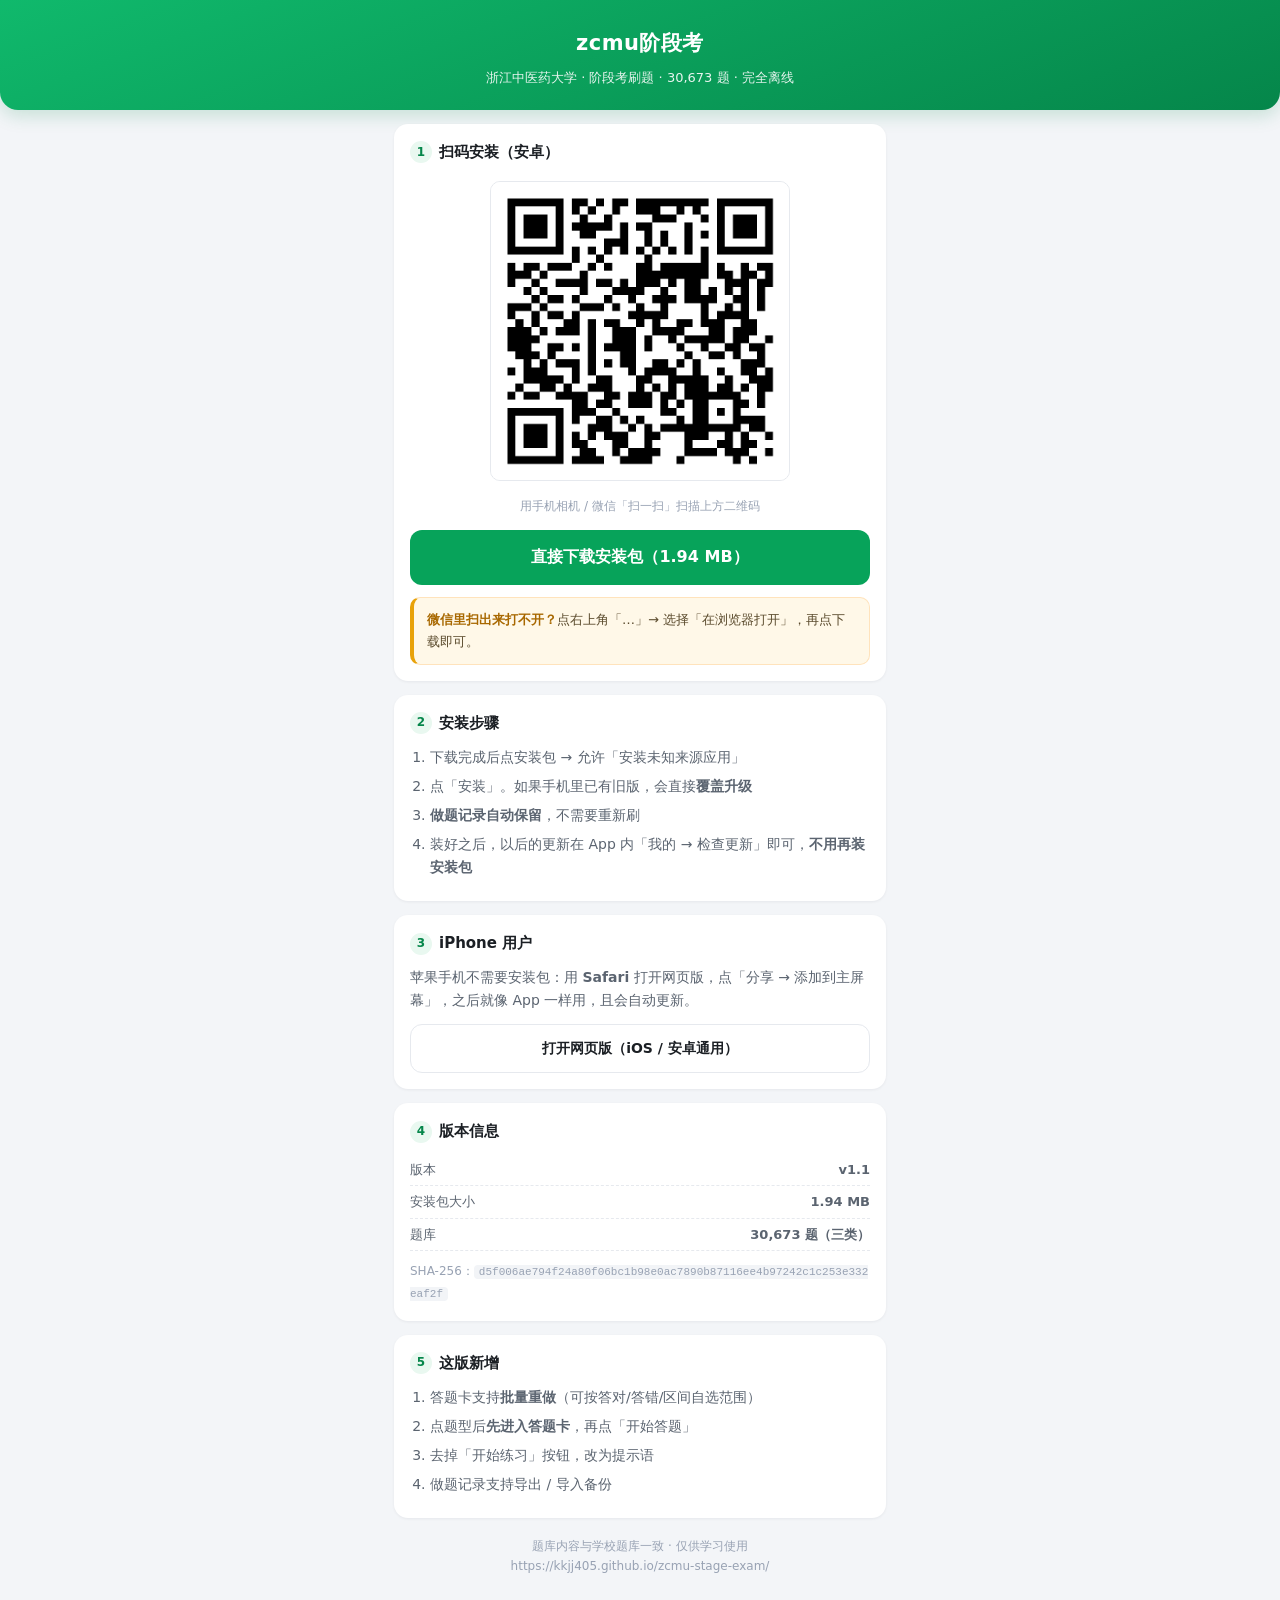
==== install.html @ 487c27a2 "新增扫码安装页 install.html 与 v1.1 安装包 apk/" ====
<!DOCTYPE html>
<html lang="zh-CN">
<head>
<meta charset="utf-8">
<meta name="viewport" content="width=device-width,initial-scale=1,viewport-fit=cover">
<meta name="theme-color" content="#07a35a">
<title>zcmu阶段考 · 扫码安装</title>
<style>
:root{--green:#07a35a;--green-dark:#05864a;--tx:#1b1f24;--tx2:#5b6470;--tx3:#98a2b3;--line:#e6e9ee;--bg:#f3f5f8}
*{box-sizing:border-box;-webkit-tap-highlight-color:transparent}
body{margin:0;background:var(--bg);color:var(--tx);font:15px/1.65 -apple-system,BlinkMacSystemFont,"PingFang SC","Noto Sans CJK SC","Microsoft YaHei",system-ui,sans-serif;
  -webkit-font-smoothing:antialiased;padding-bottom:32px}
.wrap{max-width:520px;margin:0 auto;padding:0 14px}
header{background:linear-gradient(160deg,#10b96c,#05864a);color:#fff;padding:26px 0 22px;text-align:center;
  border-radius:0 0 18px 18px;box-shadow:0 6px 18px rgba(5,134,74,.18)}
header h1{margin:0 0 6px;font-size:21px;letter-spacing:.5px}
header p{margin:0;font-size:13px;opacity:.9}
.card{background:#fff;border-radius:14px;padding:16px;margin-top:14px;box-shadow:0 1px 3px rgba(16,24,40,.06)}
.card h2{margin:0 0 10px;font-size:15px;display:flex;align-items:center;gap:7px}
.card h2 i{width:22px;height:22px;border-radius:50%;background:#e9f8f0;color:var(--green-dark);
  font-style:normal;font-size:12px;font-weight:700;display:flex;align-items:center;justify-content:center;flex:0 0 22px}
.qrbox{text-align:center;padding:6px 0 2px}
.qrbox img{width:min(74vw,300px);height:auto;border-radius:10px;border:1px solid var(--line);background:#fff}
.qrbox .tip{font-size:12px;color:var(--tx3);margin-top:8px}
.btn{display:block;text-align:center;text-decoration:none;border-radius:12px;padding:14px;font-size:16px;font-weight:700;
  background:var(--green);color:#fff;margin-top:12px}
.btn:active{background:var(--green-dark)}
.btn.ghost{background:#fff;color:var(--tx);border:1px solid var(--line);font-weight:600;font-size:14px;padding:12px}
ol{margin:8px 0 0;padding-left:20px;font-size:14px;color:var(--tx2)}
ol li{margin-bottom:6px}
.note{background:#fff8e8;border:1px solid #ffe3bc;border-left:4px solid #e8a20a;border-radius:10px;
  padding:11px 13px;font-size:13px;color:#5a4a2c;line-height:1.7;margin-top:12px}
.note b{color:#a86800}
.meta{font-size:12px;color:var(--tx3);margin-top:10px;line-height:1.8;word-break:break-all}
.meta code{background:#f2f4f7;padding:1px 5px;border-radius:4px;font-size:11px}
.kv{display:flex;justify-content:space-between;font-size:13px;color:var(--tx2);padding:5px 0;border-bottom:1px dashed var(--line)}
.kv:last-child{border-bottom:0}
footer{text-align:center;color:var(--tx3);font-size:12px;margin-top:18px;line-height:1.7}
</style>
</head>
<body>
<header>
  <h1>zcmu阶段考</h1>
  <p>浙江中医药大学 · 阶段考刷题 · 30,673 题 · 完全离线</p>
</header>
<div class="wrap">

  <div class="card">
    <h2><i>1</i>扫码安装（安卓）</h2>
    <div class="qrbox">
      <img src="[data-uri]" alt="安装二维码">
      <div class="tip">用手机相机 / 微信「扫一扫」扫描上方二维码</div>
    </div>
    <a class="btn" href="https://kkjj405.github.io/zcmu-stage-exam/apk/zcmu阶段考_v1.1.apk" download>直接下载安装包（1.94 MB）</a>
    <div class="note">
      <b>微信里扫出来打不开？</b>点右上角「…」→ 选择「在浏览器打开」，再点下载即可。
    </div>
  </div>

  <div class="card">
    <h2><i>2</i>安装步骤</h2>
    <ol>
      <li>下载完成后点安装包 → 允许「安装未知来源应用」</li>
      <li>点「安装」。如果手机里已有旧版，会直接<b>覆盖升级</b></li>
      <li><b>做题记录自动保留</b>，不需要重新刷</li>
      <li>装好之后，以后的更新在 App 内「我的 → 检查更新」即可，<b>不用再装安装包</b></li>
    </ol>
  </div>

  <div class="card">
    <h2><i>3</i>iPhone 用户</h2>
    <p style="font-size:14px;color:var(--tx2);margin:0 0 10px">
      苹果手机不需要安装包：用 <b>Safari</b> 打开网页版，点「分享 → 添加到主屏幕」，之后就像 App 一样用，且会自动更新。
    </p>
    <a class="btn ghost" href="https://kkjj405.github.io/zcmu-stage-exam/">打开网页版（iOS / 安卓通用）</a>
  </div>

  <div class="card">
    <h2><i>4</i>版本信息</h2>
    <div class="kv"><span>版本</span><b>v1.1</b></div>
    <div class="kv"><span>安装包大小</span><b>1.94 MB</b></div>
    <div class="kv"><span>题库</span><b>30,673 题（三类）</b></div>
    <div class="meta">SHA-256：<code>d5f006ae794f24a80f06bc1b98e0ac7890b87116ee4b97242c1c253e332eaf2f</code></div>
  </div>

  <div class="card">
    <h2><i>5</i>这版新增</h2>
    <ol>
      <li>答题卡支持<b>批量重做</b>（可按答对/答错/区间自选范围）</li>
      <li>点题型后<b>先进入答题卡</b>，再点「开始答题」</li>
      <li>去掉「开始练习」按钮，改为提示语</li>
      <li>做题记录支持导出 / 导入备份</li>
    </ol>
  </div>

  <footer>
    题库内容与学校题库一致 · 仅供学习使用<br>
    https://kkjj405.github.io/zcmu-stage-exam/
  </footer>
</div>
</body>
</html>
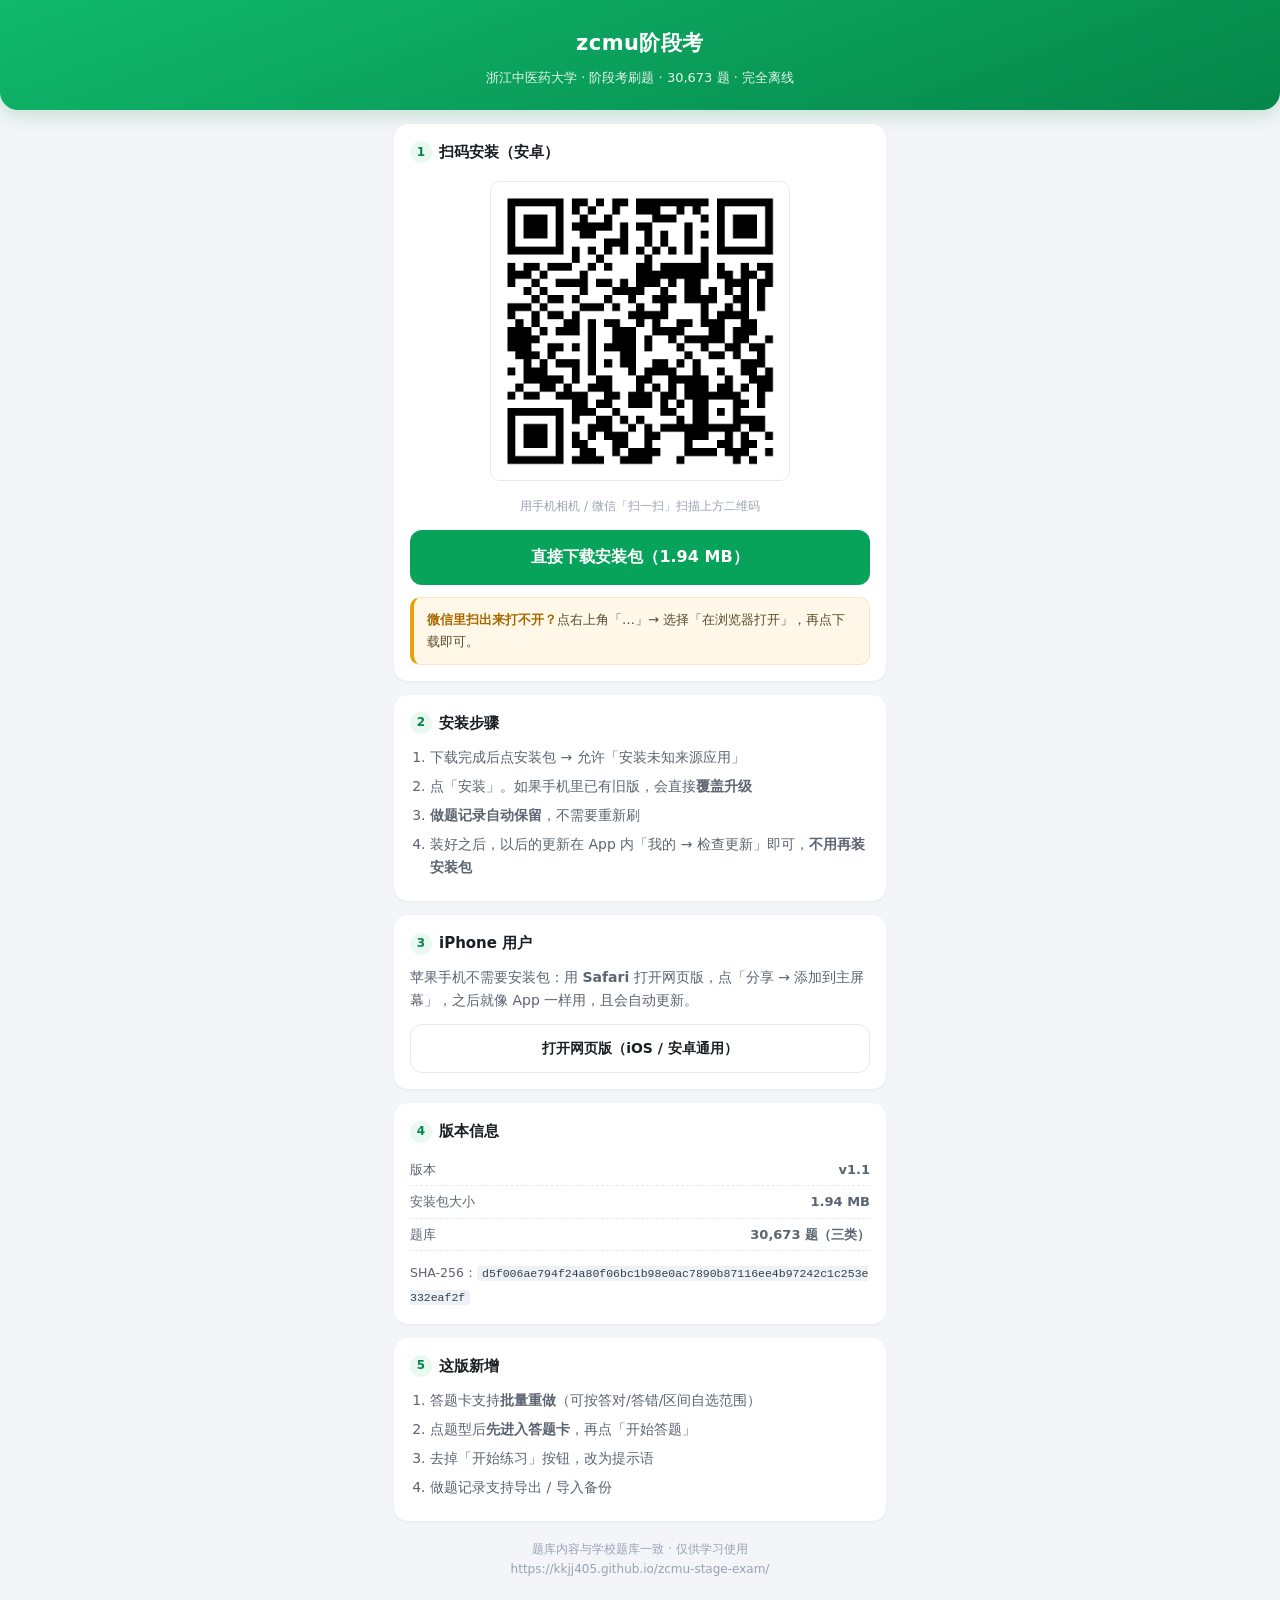
==== commit c640c697: "新增扫码安装页 install.html 与 v1.1 安装包 apk/" ====
--- a/install.html
+++ b/install.html
@@ -31,8 +31,8 @@
 .note{background:#fff8e8;border:1px solid #ffe3bc;border-left:4px solid #e8a20a;border-radius:10px;
   padding:11px 13px;font-size:13px;color:#5a4a2c;line-height:1.7;margin-top:12px}
 .note b{color:#a86800}
-.meta{font-size:12px;color:var(--tx3);margin-top:10px;line-height:1.8;word-break:break-all}
-.meta code{background:#f2f4f7;padding:1px 5px;border-radius:4px;font-size:11px}
+.meta{font-size:12.5px;color:var(--tx2);margin-top:10px;line-height:1.85;word-break:break-all}
+.meta code{background:#eef2f6;padding:1px 5px;border-radius:4px;font-size:11.5px;color:#33414f}
 .kv{display:flex;justify-content:space-between;font-size:13px;color:var(--tx2);padding:5px 0;border-bottom:1px dashed var(--line)}
 .kv:last-child{border-bottom:0}
 footer{text-align:center;color:var(--tx3);font-size:12px;margin-top:18px;line-height:1.7}
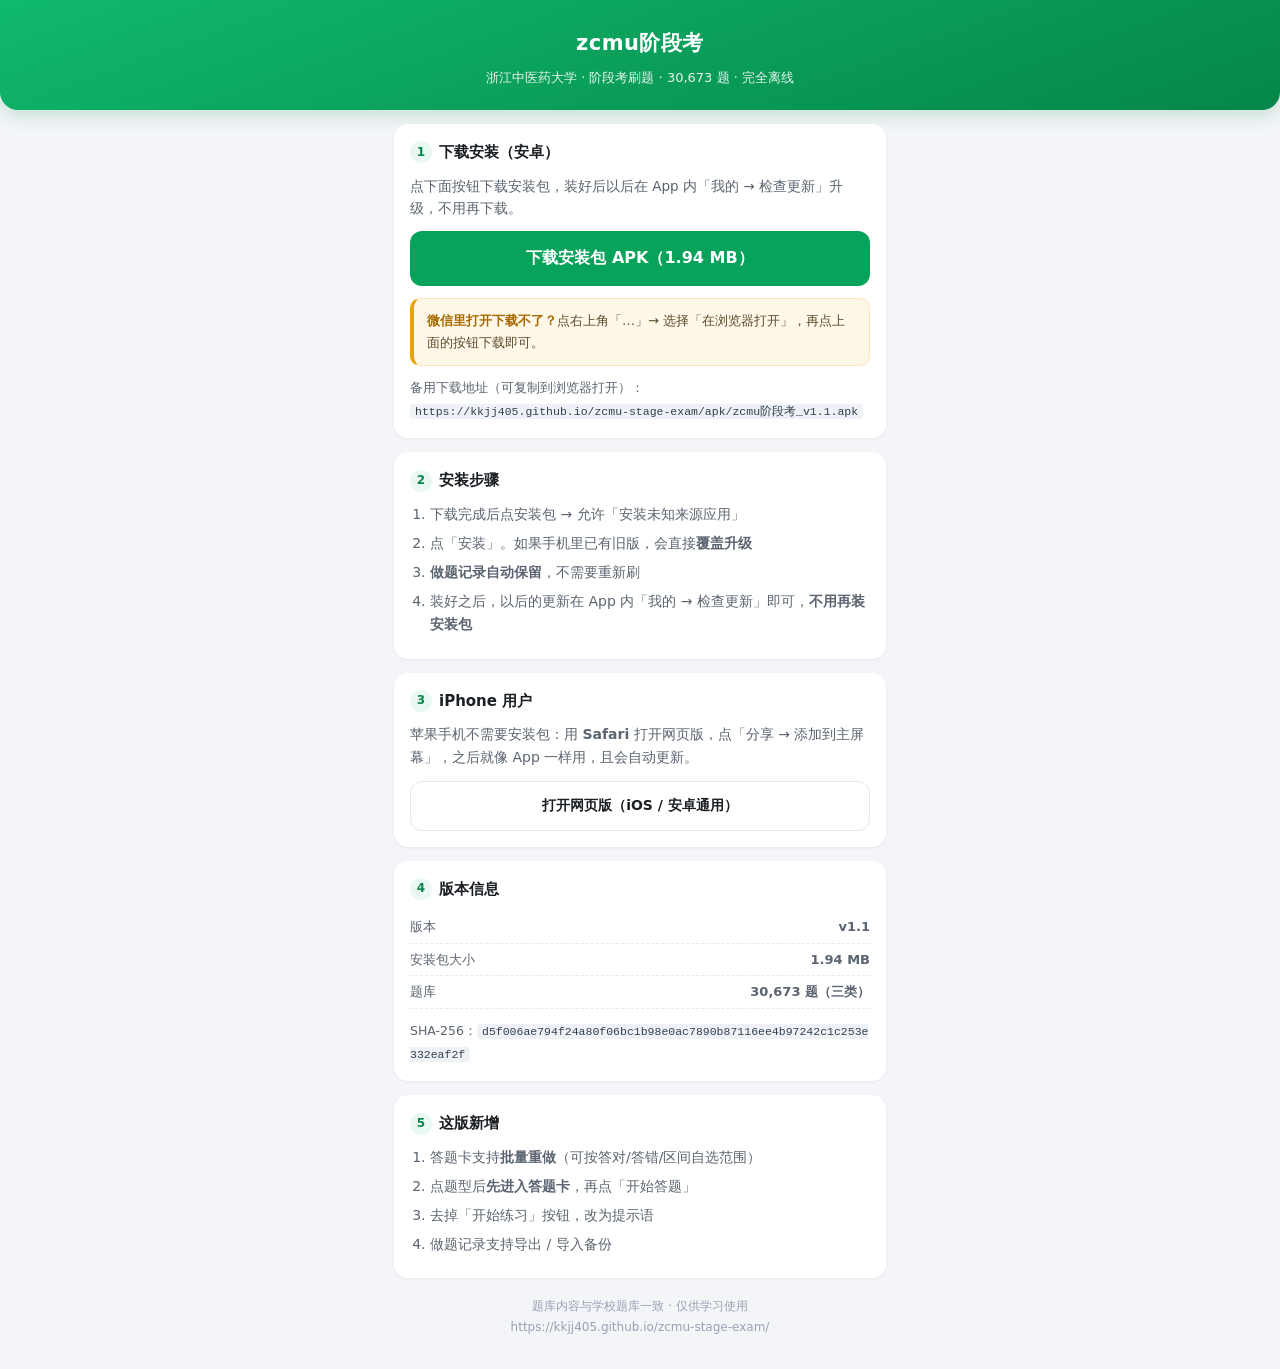
==== commit f26a7573: "新增扫码安装页 install.html 与 v1.1 安装包 apk/" ====
--- a/install.html
+++ b/install.html
@@ -46,15 +46,15 @@
 <div class="wrap">
 
   <div class="card">
-    <h2><i>1</i>扫码安装（安卓）</h2>
-    <div class="qrbox">
-      <img src="[data-uri]" alt="安装二维码">
-      <div class="tip">用手机相机 / 微信「扫一扫」扫描上方二维码</div>
+    <h2><i>1</i>下载安装（安卓）</h2>
+    <p style="font-size:13.5px;color:var(--tx2);margin:0 0 6px">
+      点下面按钮下载安装包，装好后以后在 App 内「我的 → 检查更新」升级，不用再下载。
+    </p>
+    <a class="btn" href="https://kkjj405.github.io/zcmu-stage-exam/apk/zcmu阶段考_v1.1.apk" download>下载安装包 APK（1.94 MB）</a>
+    <div class="note">
+      <b>微信里打开下载不了？</b>点右上角「…」→ 选择「在浏览器打开」，再点上面的按钮下载即可。
     </div>
-    <a class="btn" href="https://kkjj405.github.io/zcmu-stage-exam/apk/zcmu阶段考_v1.1.apk" download>直接下载安装包（1.94 MB）</a>
-    <div class="note">
-      <b>微信里扫出来打不开？</b>点右上角「…」→ 选择「在浏览器打开」，再点下载即可。
-    </div>
+    <div class="meta">备用下载地址（可复制到浏览器打开）：<br><code>https://kkjj405.github.io/zcmu-stage-exam/apk/zcmu阶段考_v1.1.apk</code></div>
   </div>
 
   <div class="card">
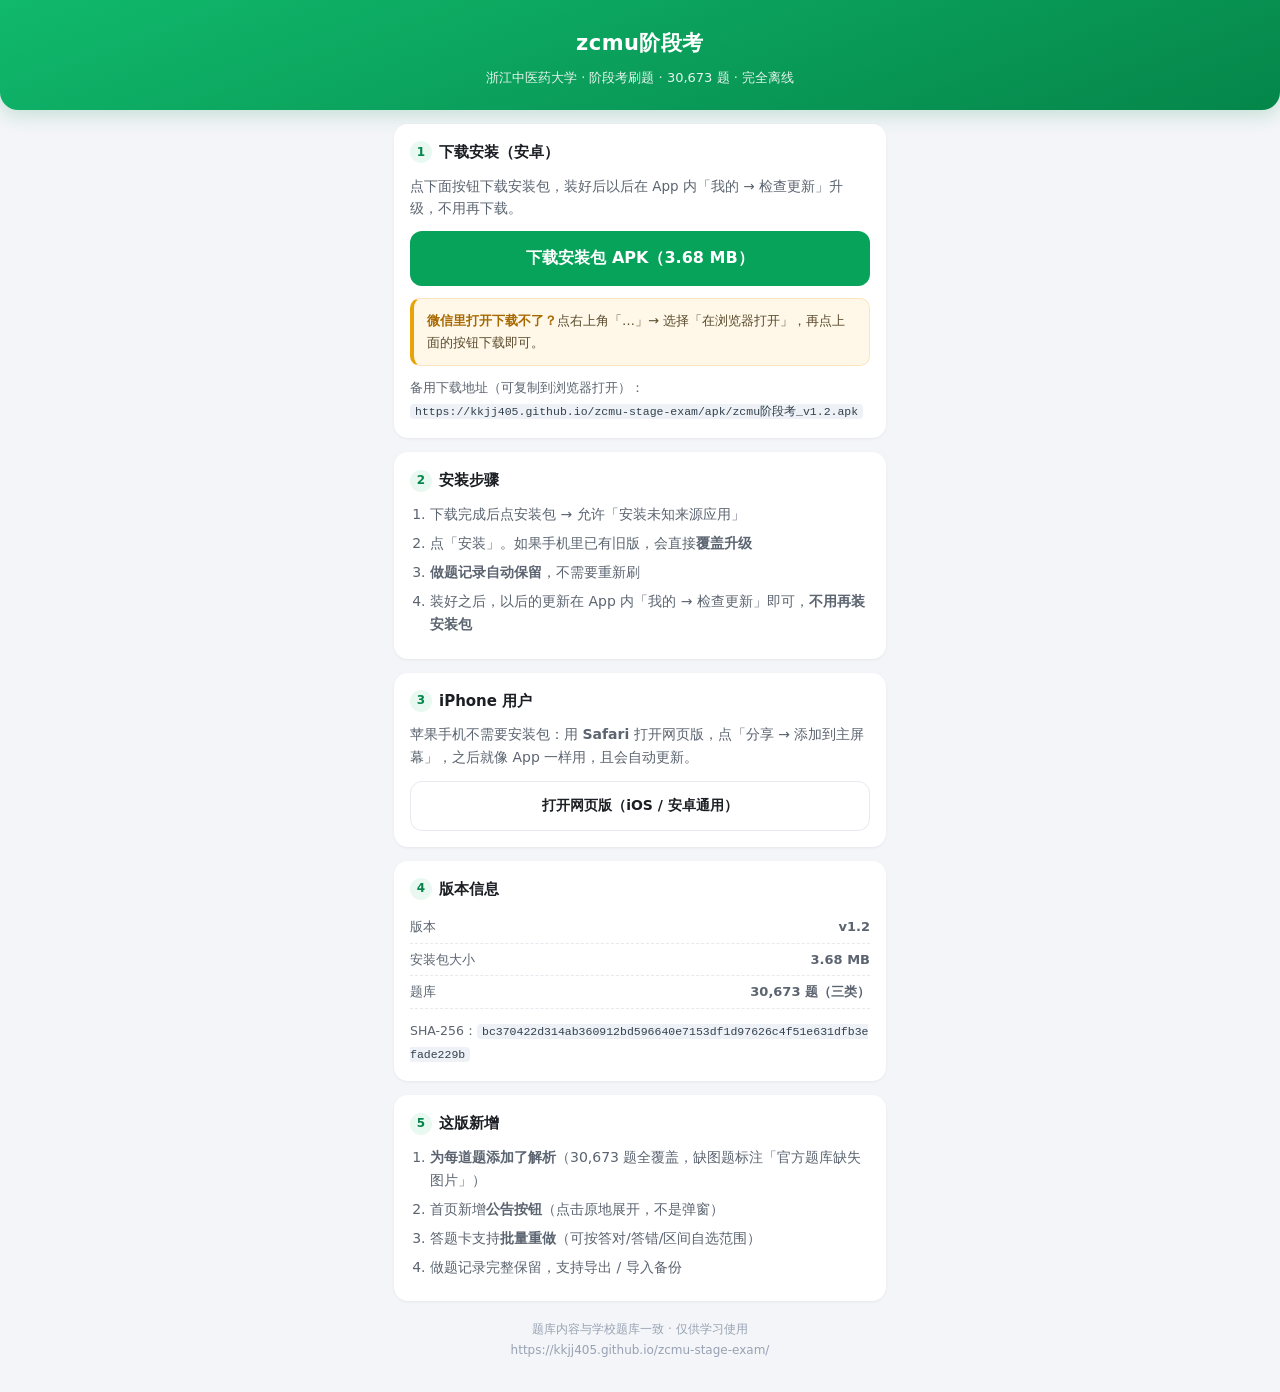
==== commit e3f55ae3: "v1.2：每道题添加解析（缺图题标注缺失图片）；首页公告按钮；版本 1.2" ====
--- a/install.html
+++ b/install.html
@@ -50,11 +50,11 @@
     <p style="font-size:13.5px;color:var(--tx2);margin:0 0 6px">
       点下面按钮下载安装包，装好后以后在 App 内「我的 → 检查更新」升级，不用再下载。
     </p>
-    <a class="btn" href="https://kkjj405.github.io/zcmu-stage-exam/apk/zcmu阶段考_v1.1.apk" download>下载安装包 APK（1.94 MB）</a>
+    <a class="btn" href="https://kkjj405.github.io/zcmu-stage-exam/apk/zcmu阶段考_v1.2.apk" download>下载安装包 APK（3.68 MB）</a>
     <div class="note">
       <b>微信里打开下载不了？</b>点右上角「…」→ 选择「在浏览器打开」，再点上面的按钮下载即可。
     </div>
-    <div class="meta">备用下载地址（可复制到浏览器打开）：<br><code>https://kkjj405.github.io/zcmu-stage-exam/apk/zcmu阶段考_v1.1.apk</code></div>
+    <div class="meta">备用下载地址（可复制到浏览器打开）：<br><code>https://kkjj405.github.io/zcmu-stage-exam/apk/zcmu阶段考_v1.2.apk</code></div>
   </div>
 
   <div class="card">
@@ -77,19 +77,19 @@
 
   <div class="card">
     <h2><i>4</i>版本信息</h2>
-    <div class="kv"><span>版本</span><b>v1.1</b></div>
-    <div class="kv"><span>安装包大小</span><b>1.94 MB</b></div>
+    <div class="kv"><span>版本</span><b>v1.2</b></div>
+    <div class="kv"><span>安装包大小</span><b>3.68 MB</b></div>
     <div class="kv"><span>题库</span><b>30,673 题（三类）</b></div>
-    <div class="meta">SHA-256：<code>d5f006ae794f24a80f06bc1b98e0ac7890b87116ee4b97242c1c253e332eaf2f</code></div>
+    <div class="meta">SHA-256：<code>bc370422d314ab360912bd596640e7153df1d97626c4f51e631dfb3efade229b</code></div>
   </div>
 
   <div class="card">
     <h2><i>5</i>这版新增</h2>
     <ol>
+      <li><b>为每道题添加了解析</b>（30,673 题全覆盖，缺图题标注「官方题库缺失图片」）</li>
+      <li>首页新增<b>公告按钮</b>（点击原地展开，不是弹窗）</li>
       <li>答题卡支持<b>批量重做</b>（可按答对/答错/区间自选范围）</li>
-      <li>点题型后<b>先进入答题卡</b>，再点「开始答题」</li>
-      <li>去掉「开始练习」按钮，改为提示语</li>
-      <li>做题记录支持导出 / 导入备份</li>
+      <li>做题记录完整保留，支持导出 / 导入备份</li>
     </ol>
   </div>
 
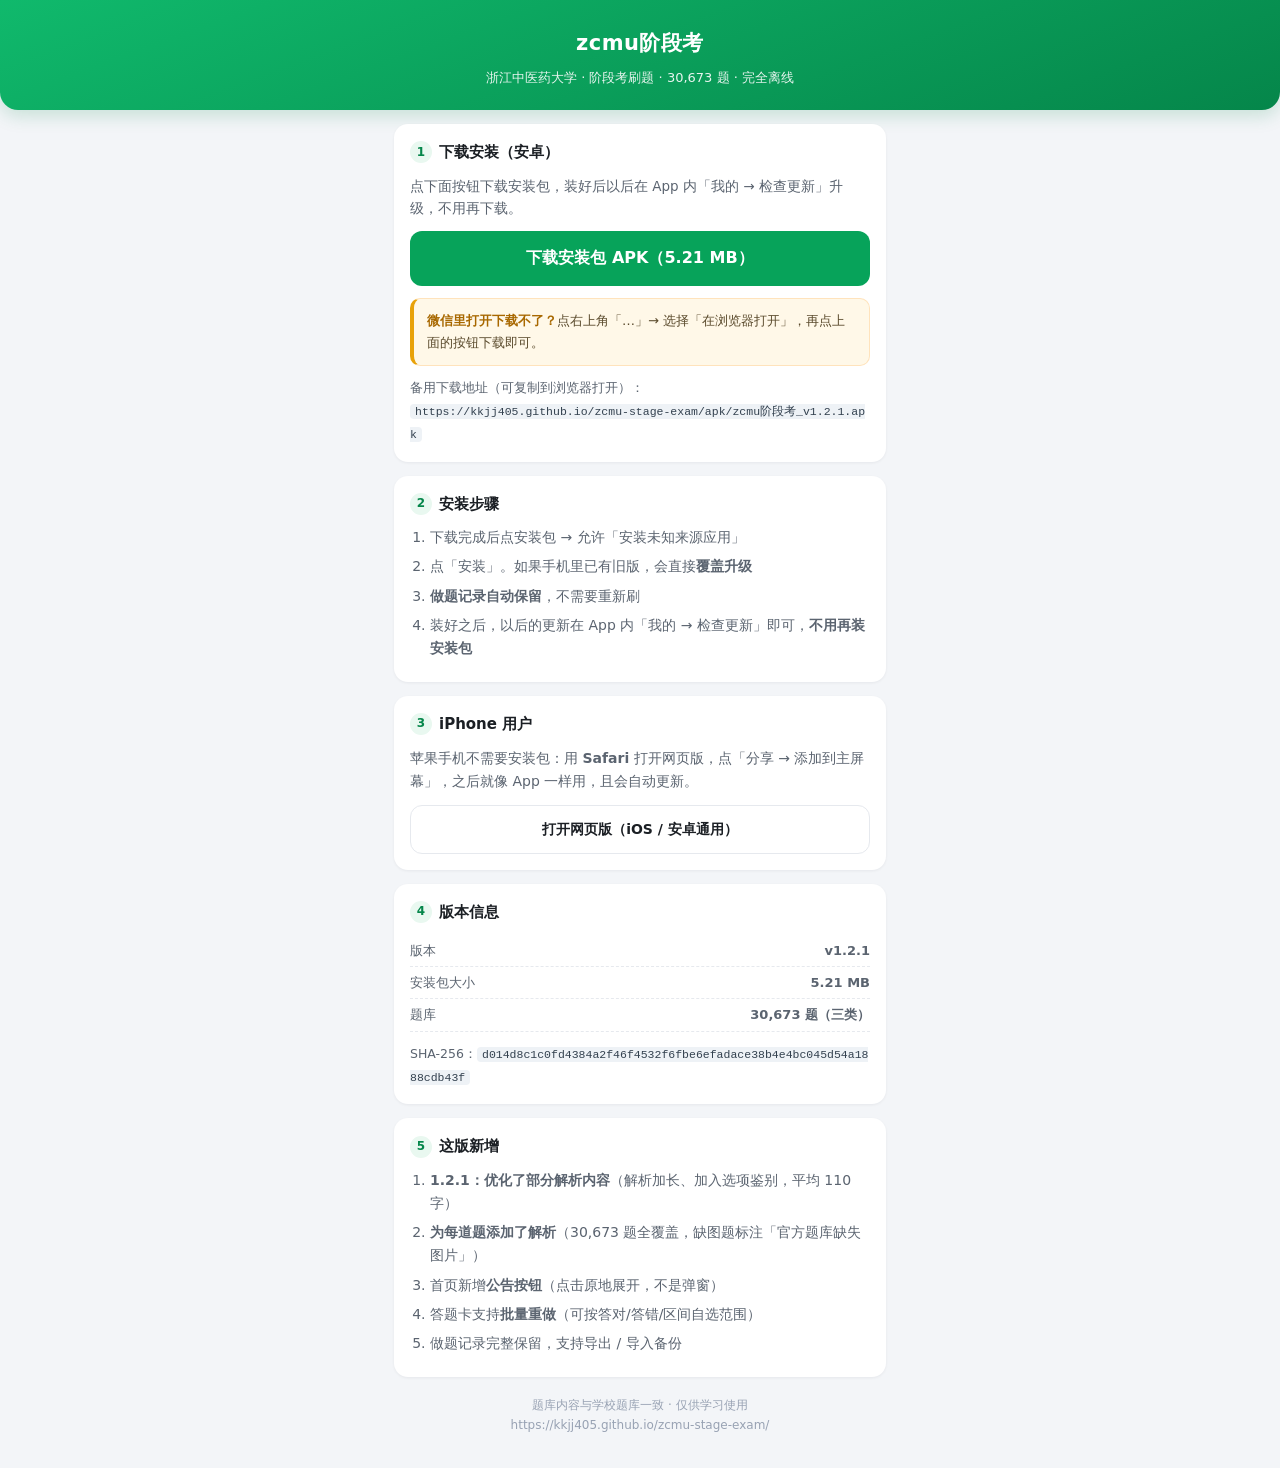
==== commit 427a1ccd: "v1.2.1：优化解析内容（缺图题补「官方题库中缺失图片」）；首页公告新增 1.2.1 说明" ====
--- a/install.html
+++ b/install.html
@@ -50,11 +50,11 @@
     <p style="font-size:13.5px;color:var(--tx2);margin:0 0 6px">
       点下面按钮下载安装包，装好后以后在 App 内「我的 → 检查更新」升级，不用再下载。
     </p>
-    <a class="btn" href="https://kkjj405.github.io/zcmu-stage-exam/apk/zcmu阶段考_v1.2.apk" download>下载安装包 APK（3.68 MB）</a>
+    <a class="btn" href="https://kkjj405.github.io/zcmu-stage-exam/apk/zcmu阶段考_v1.2.1.apk" download>下载安装包 APK（5.21 MB）</a>
     <div class="note">
       <b>微信里打开下载不了？</b>点右上角「…」→ 选择「在浏览器打开」，再点上面的按钮下载即可。
     </div>
-    <div class="meta">备用下载地址（可复制到浏览器打开）：<br><code>https://kkjj405.github.io/zcmu-stage-exam/apk/zcmu阶段考_v1.2.apk</code></div>
+    <div class="meta">备用下载地址（可复制到浏览器打开）：<br><code>https://kkjj405.github.io/zcmu-stage-exam/apk/zcmu阶段考_v1.2.1.apk</code></div>
   </div>
 
   <div class="card">
@@ -77,15 +77,16 @@
 
   <div class="card">
     <h2><i>4</i>版本信息</h2>
-    <div class="kv"><span>版本</span><b>v1.2</b></div>
-    <div class="kv"><span>安装包大小</span><b>3.68 MB</b></div>
+    <div class="kv"><span>版本</span><b>v1.2.1</b></div>
+    <div class="kv"><span>安装包大小</span><b>5.21 MB</b></div>
     <div class="kv"><span>题库</span><b>30,673 题（三类）</b></div>
-    <div class="meta">SHA-256：<code>bc370422d314ab360912bd596640e7153df1d97626c4f51e631dfb3efade229b</code></div>
+    <div class="meta">SHA-256：<code>d014d8c1c0fd4384a2f46f4532f6fbe6efadace38b4e4bc045d54a1888cdb43f</code></div>
   </div>
 
   <div class="card">
     <h2><i>5</i>这版新增</h2>
     <ol>
+      <li><b>1.2.1：优化了部分解析内容</b>（解析加长、加入选项鉴别，平均 110 字）</li>
       <li><b>为每道题添加了解析</b>（30,673 题全覆盖，缺图题标注「官方题库缺失图片」）</li>
       <li>首页新增<b>公告按钮</b>（点击原地展开，不是弹窗）</li>
       <li>答题卡支持<b>批量重做</b>（可按答对/答错/区间自选范围）</li>
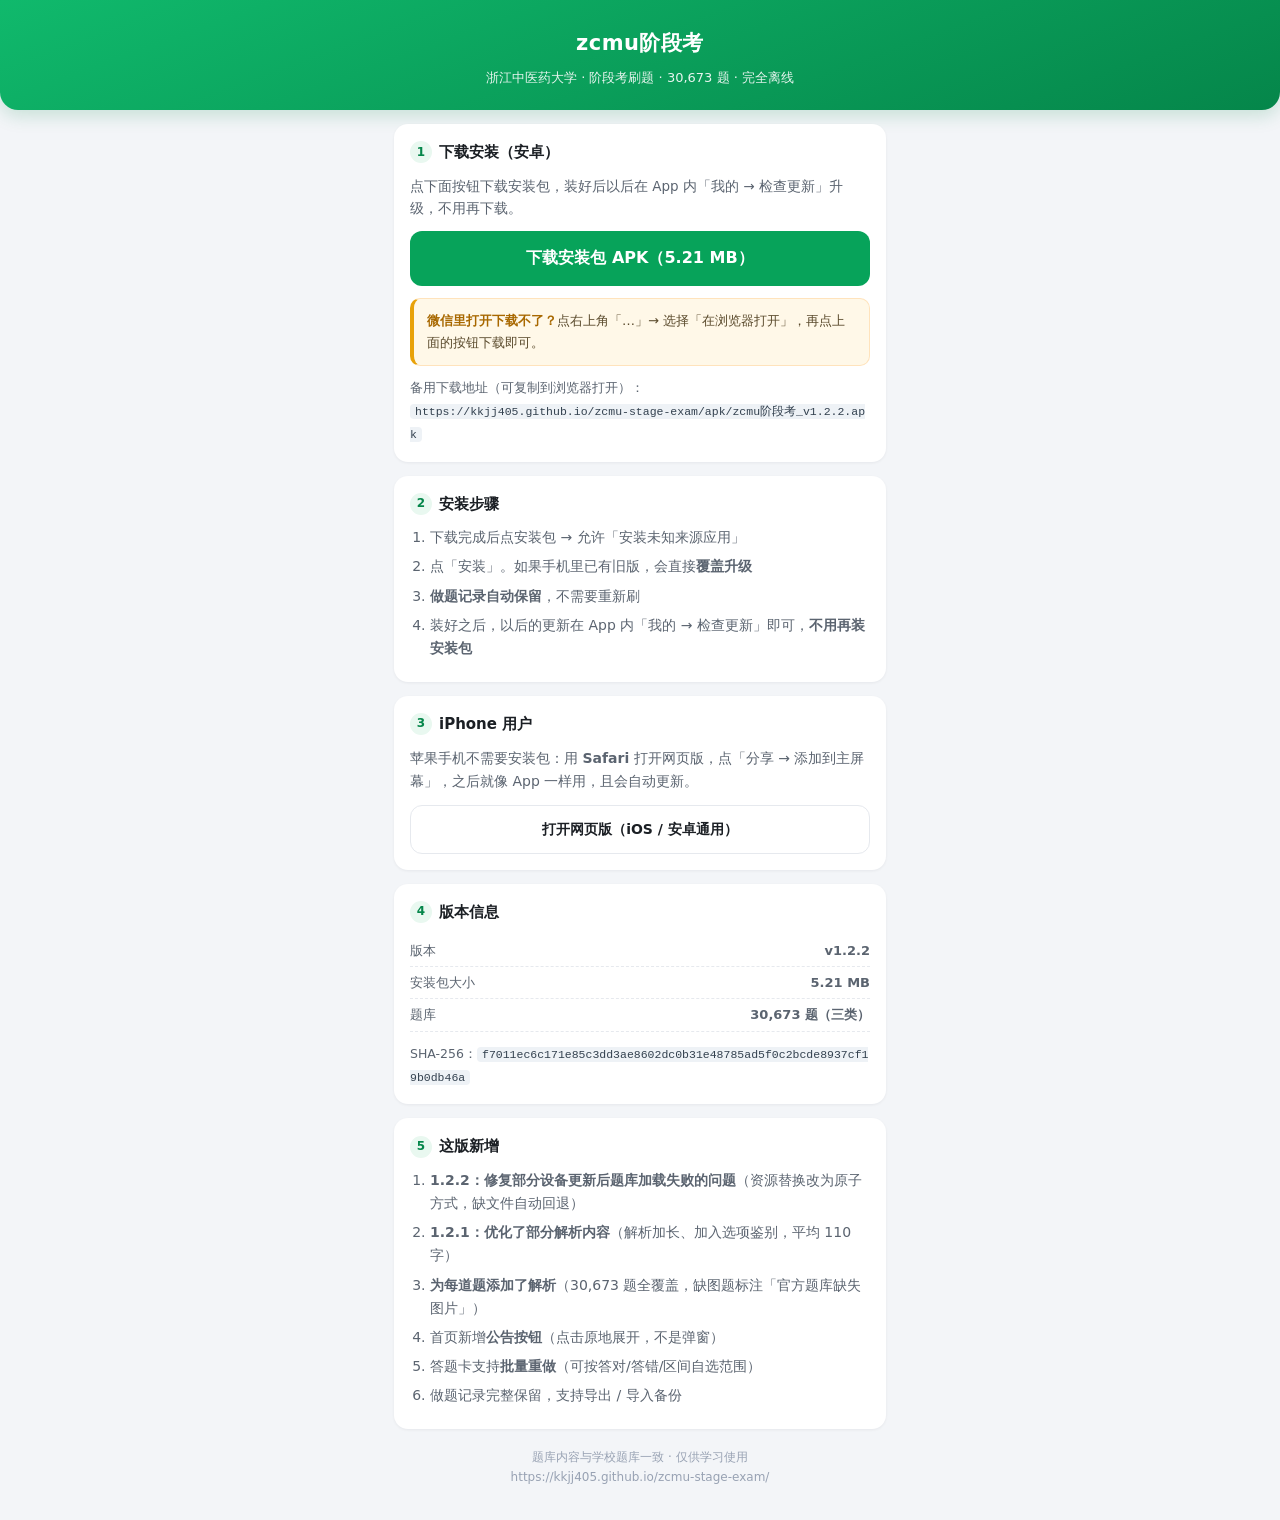
==== commit e0a60984: "v1.2.2：修复部分设备更新后题库加载失败（原子替换 + 缺文件回退内置资源 + 一键修复）" ====
--- a/install.html
+++ b/install.html
@@ -50,11 +50,11 @@
     <p style="font-size:13.5px;color:var(--tx2);margin:0 0 6px">
       点下面按钮下载安装包，装好后以后在 App 内「我的 → 检查更新」升级，不用再下载。
     </p>
-    <a class="btn" href="https://kkjj405.github.io/zcmu-stage-exam/apk/zcmu阶段考_v1.2.1.apk" download>下载安装包 APK（5.21 MB）</a>
+    <a class="btn" href="https://kkjj405.github.io/zcmu-stage-exam/apk/zcmu阶段考_v1.2.2.apk" download>下载安装包 APK（5.21 MB）</a>
     <div class="note">
       <b>微信里打开下载不了？</b>点右上角「…」→ 选择「在浏览器打开」，再点上面的按钮下载即可。
     </div>
-    <div class="meta">备用下载地址（可复制到浏览器打开）：<br><code>https://kkjj405.github.io/zcmu-stage-exam/apk/zcmu阶段考_v1.2.1.apk</code></div>
+    <div class="meta">备用下载地址（可复制到浏览器打开）：<br><code>https://kkjj405.github.io/zcmu-stage-exam/apk/zcmu阶段考_v1.2.2.apk</code></div>
   </div>
 
   <div class="card">
@@ -77,15 +77,16 @@
 
   <div class="card">
     <h2><i>4</i>版本信息</h2>
-    <div class="kv"><span>版本</span><b>v1.2.1</b></div>
+    <div class="kv"><span>版本</span><b>v1.2.2</b></div>
     <div class="kv"><span>安装包大小</span><b>5.21 MB</b></div>
     <div class="kv"><span>题库</span><b>30,673 题（三类）</b></div>
-    <div class="meta">SHA-256：<code>d014d8c1c0fd4384a2f46f4532f6fbe6efadace38b4e4bc045d54a1888cdb43f</code></div>
+    <div class="meta">SHA-256：<code>f7011ec6c171e85c3dd3ae8602dc0b31e48785ad5f0c2bcde8937cf19b0db46a</code></div>
   </div>
 
   <div class="card">
     <h2><i>5</i>这版新增</h2>
     <ol>
+      <li><b>1.2.2：修复部分设备更新后题库加载失败的问题</b>（资源替换改为原子方式，缺文件自动回退）</li>
       <li><b>1.2.1：优化了部分解析内容</b>（解析加长、加入选项鉴别，平均 110 字）</li>
       <li><b>为每道题添加了解析</b>（30,673 题全覆盖，缺图题标注「官方题库缺失图片」）</li>
       <li>首页新增<b>公告按钮</b>（点击原地展开，不是弹窗）</li>
